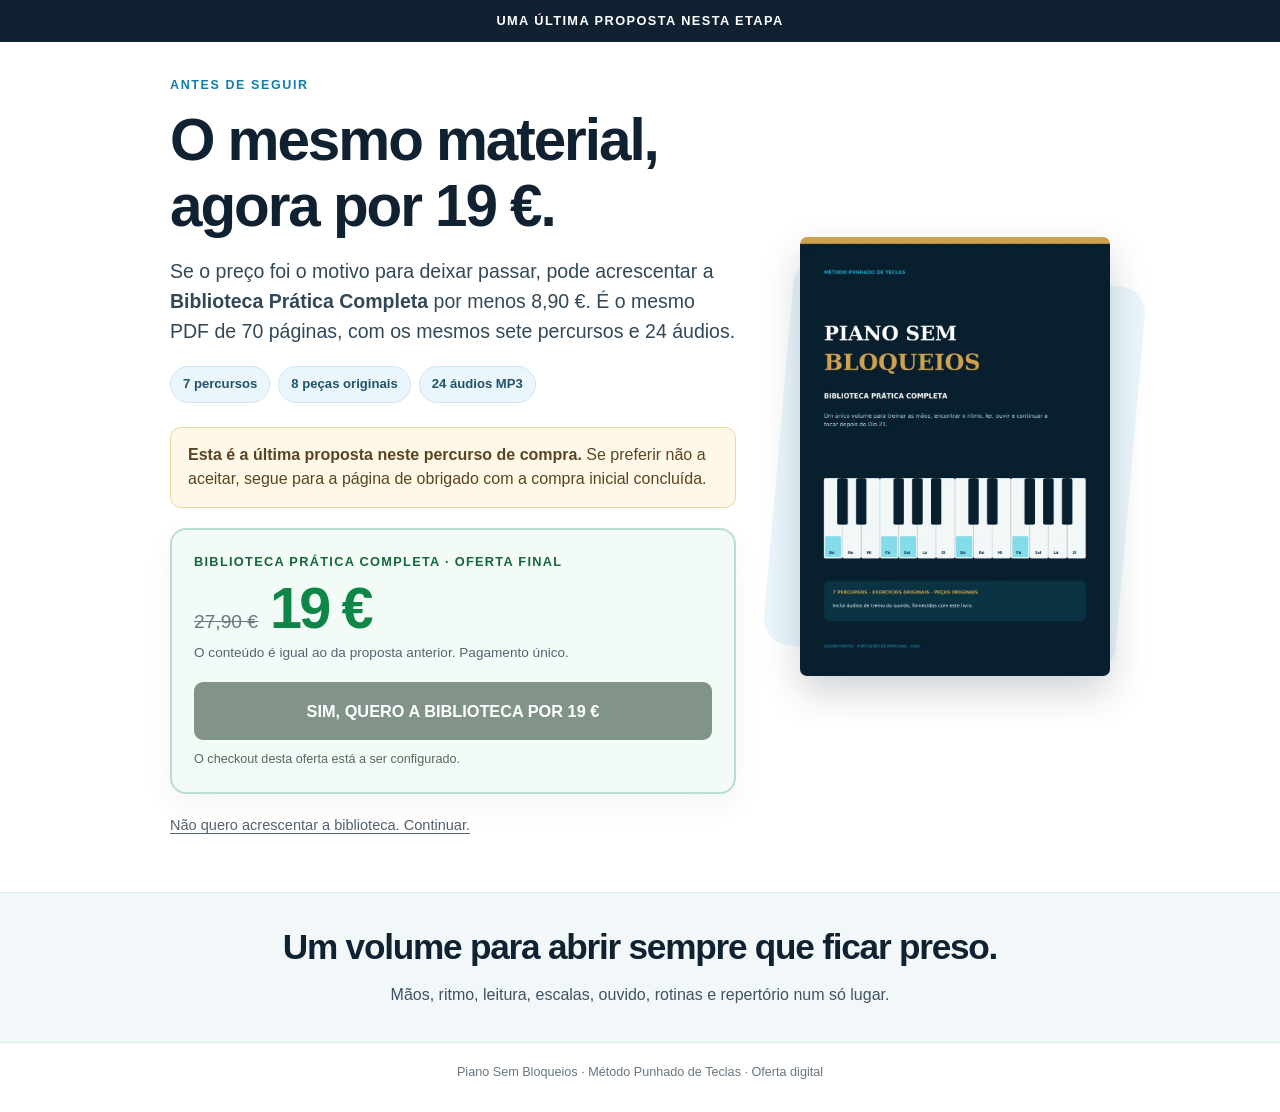
==== downsell/index.html @ 511cf319 "Publica página de downsell" ====
<!doctype html>
<html lang="pt-PT">
<head>
  <meta charset="utf-8">
  <meta name="viewport" content="width=device-width,initial-scale=1,viewport-fit=cover">
  <meta name="robots" content="noindex,nofollow">
  <title>Piano Sem Bloqueios | Última proposta</title>
  <meta name="description" content="Uma última oportunidade de acrescentar a Biblioteca Prática Completa à sua aprendizagem por 19 €.">
  <link rel="preload" as="image" href="../imagens/biblioteca-capa.webp" fetchpriority="high">
  <link rel="stylesheet" href="../oferta.css">
</head>
<body>
  <div class="top">Uma última proposta nesta etapa</div>
  <main class="wrap">
    <div class="hero">
      <div class="hero-copy">
        <p class="eyebrow">Antes de seguir</p>
        <h1>O mesmo material, agora por 19 €.</h1>
        <p class="lead">Se o preço foi o motivo para deixar passar, pode acrescentar a <strong>Biblioteca Prática Completa</strong> por menos 8,90 €. É o mesmo PDF de 70 páginas, com os mesmos sete percursos e 24 áudios.</p>
        <div class="proof-line"><span>7 percursos</span><span>8 peças originais</span><span>24 áudios MP3</span></div>
        <div class="last"><strong>Esta é a última proposta neste percurso de compra.</strong> Se preferir não a aceitar, segue para a página de obrigado com a compra inicial concluída.</div>
        <div class="offer">
          <div class="label">Biblioteca Prática Completa · oferta final</div>
          <div class="prices"><span class="old">27,90 €</span><span class="now">19 €</span></div>
          <p class="note">O conteúdo é igual ao da proposta anterior. Pagamento único.</p>
          <button class="cta" type="button" disabled aria-describedby="checkout-pendente">SIM, QUERO A BIBLIOTECA POR 19 €</button>
          <p class="setup-note" id="checkout-pendente">O checkout desta oferta está a ser configurado.</p>
        </div>
        <a class="decline" href="../obrigado/">Não quero acrescentar a biblioteca. Continuar.</a>
      </div>
      <div class="hero-art"><img src="../imagens/biblioteca-capa.webp" width="834" height="1179" alt="Capa digital do livro Piano Sem Bloqueios — Biblioteca Prática Completa" fetchpriority="high"></div>
    </div>
  </main>
  <div class="after"><div class="wrap"><h2>Um volume para abrir sempre que ficar preso.</h2><p>Mãos, ritmo, leitura, escalas, ouvido, rotinas e repertório num só lugar.</p></div></div>
  <footer><div class="wrap">Piano Sem Bloqueios · Método Punhado de Teclas · Oferta digital</div></footer>
</body>
</html>
---- oferta.css ----
:root{color-scheme:light;--ink:#102231;--muted:#536575;--blue:#117dad;--pale:#eaf6fb;--line:#dce8ee;--green:#119b56;--gold:#f4bd41}
*{box-sizing:border-box}
html{scroll-behavior:smooth}
body{margin:0;background:#fff;color:var(--ink);font:16px/1.55 -apple-system,BlinkMacSystemFont,"Segoe UI",Roboto,Helvetica,Arial,sans-serif;-webkit-font-smoothing:antialiased}
img{max-width:100%;height:auto}
a{color:inherit}
.wrap{width:min(100% - 36px,940px);margin-inline:auto}
.top{background:var(--ink);color:#fff;text-align:center;padding:11px 18px;font-size:.8rem;font-weight:750;letter-spacing:.11em;text-transform:uppercase}
main{padding:34px 0 55px}
.hero{display:grid;grid-template-columns:minmax(0,1fr) minmax(220px,310px);gap:clamp(25px,5vw,64px);align-items:center}
.eyebrow{color:var(--blue);font-size:.78rem;font-weight:800;letter-spacing:.13em;text-transform:uppercase;margin:0 0 12px}
h1,h2,h3,p{margin-top:0}
h1,h2,h3{line-height:1.12;letter-spacing:-.035em}
h1{font-size:clamp(2.05rem,5.8vw,3.65rem);margin-bottom:18px}
h2{font-size:clamp(1.55rem,4.3vw,2.2rem);margin-bottom:16px}
h3{font-size:1.04rem;letter-spacing:0}
.lead{font-size:clamp(1.05rem,2.4vw,1.22rem);color:#324858;max-width:620px}
.hero-art{position:relative;max-width:310px;margin-inline:auto}
.hero-art:before{content:"";position:absolute;inset:8% -7% 4%;background:var(--pale);border-radius:26px;transform:rotate(5deg)}
.hero-art img{position:relative;display:block;width:100%;border-radius:7px;box-shadow:0 16px 38px #10223133}
.note{font-size:.85rem;color:var(--muted)}
.proof-line{display:flex;gap:8px;flex-wrap:wrap;margin:18px 0 24px}
.proof-line span{background:var(--pale);border:1px solid #cce6f1;border-radius:50px;padding:7px 12px;color:#21536b;font-size:.82rem;font-weight:700}
.offer{border:2px solid #b9ded0;background:#f2fbf6;border-radius:16px;padding:22px;box-shadow:0 12px 30px #1022310d}
.offer .label{font-size:.8rem;font-weight:800;letter-spacing:.1em;text-transform:uppercase;color:#16663c}
.prices{display:flex;align-items:baseline;gap:12px;margin:8px 0 4px;flex-wrap:wrap}
.old{font-size:1.2rem;color:#697883;text-decoration:line-through}
.now{font-size:clamp(2.7rem,9vw,3.6rem);font-weight:850;line-height:1;letter-spacing:-.05em;color:#0d8648}
.cta{display:block;width:100%;border:0;border-radius:9px;background:var(--green);color:#fff;text-align:center;text-decoration:none;font:800 1.02rem/1.25 -apple-system,BlinkMacSystemFont,"Segoe UI",Roboto,Arial,sans-serif;padding:19px 16px;margin-top:19px;box-shadow:0 6px 17px #119b5633;cursor:pointer}
.cta:hover{background:#0b8448}.cta:focus-visible,.decline:focus-visible{outline:3px solid var(--blue);outline-offset:3px}
.cta:disabled{background:#82948a;box-shadow:none;cursor:not-allowed}
.setup-note{font-size:.79rem;color:#5c675f;margin:10px 0 0}
.decline{display:inline-block;margin-top:20px;color:#526270;font-size:.91rem;text-underline-offset:3px}
.details{padding:45px 0 10px}
.intro{max-width:650px;margin-inline:auto;text-align:center}
.intro p{color:var(--muted)}
.grid{display:grid;grid-template-columns:repeat(2,minmax(0,1fr));gap:12px;margin-top:28px}
.card{border:1px solid var(--line);border-radius:12px;padding:17px 18px;background:#fff}
.card .num{color:var(--blue);font-size:.73rem;letter-spacing:.1em;font-weight:800;margin-bottom:7px}
.card h3{margin-bottom:6px}
.card p{font-size:.91rem;color:var(--muted);margin-bottom:0}
.after{background:#f2f7fa;border-top:1px solid var(--line);padding:34px 0;text-align:center}
.after p{margin-bottom:0;color:#415361}
.last{background:#fff8e9;border:1px solid #efd69d;border-radius:11px;padding:15px 17px;color:#594521;margin:20px 0}
footer{border-top:1px solid var(--line);padding:20px 0 30px;color:#687781;font-size:.79rem;text-align:center}
@media(max-width:700px){main{padding-top:25px}.hero{grid-template-columns:1fr}.hero-copy{order:1}.hero-art{order:0;width:150px}.hero-art:before{border-radius:14px}.proof-line{margin-bottom:20px}.grid{grid-template-columns:1fr}.offer{padding:19px}.details{padding-top:38px}}
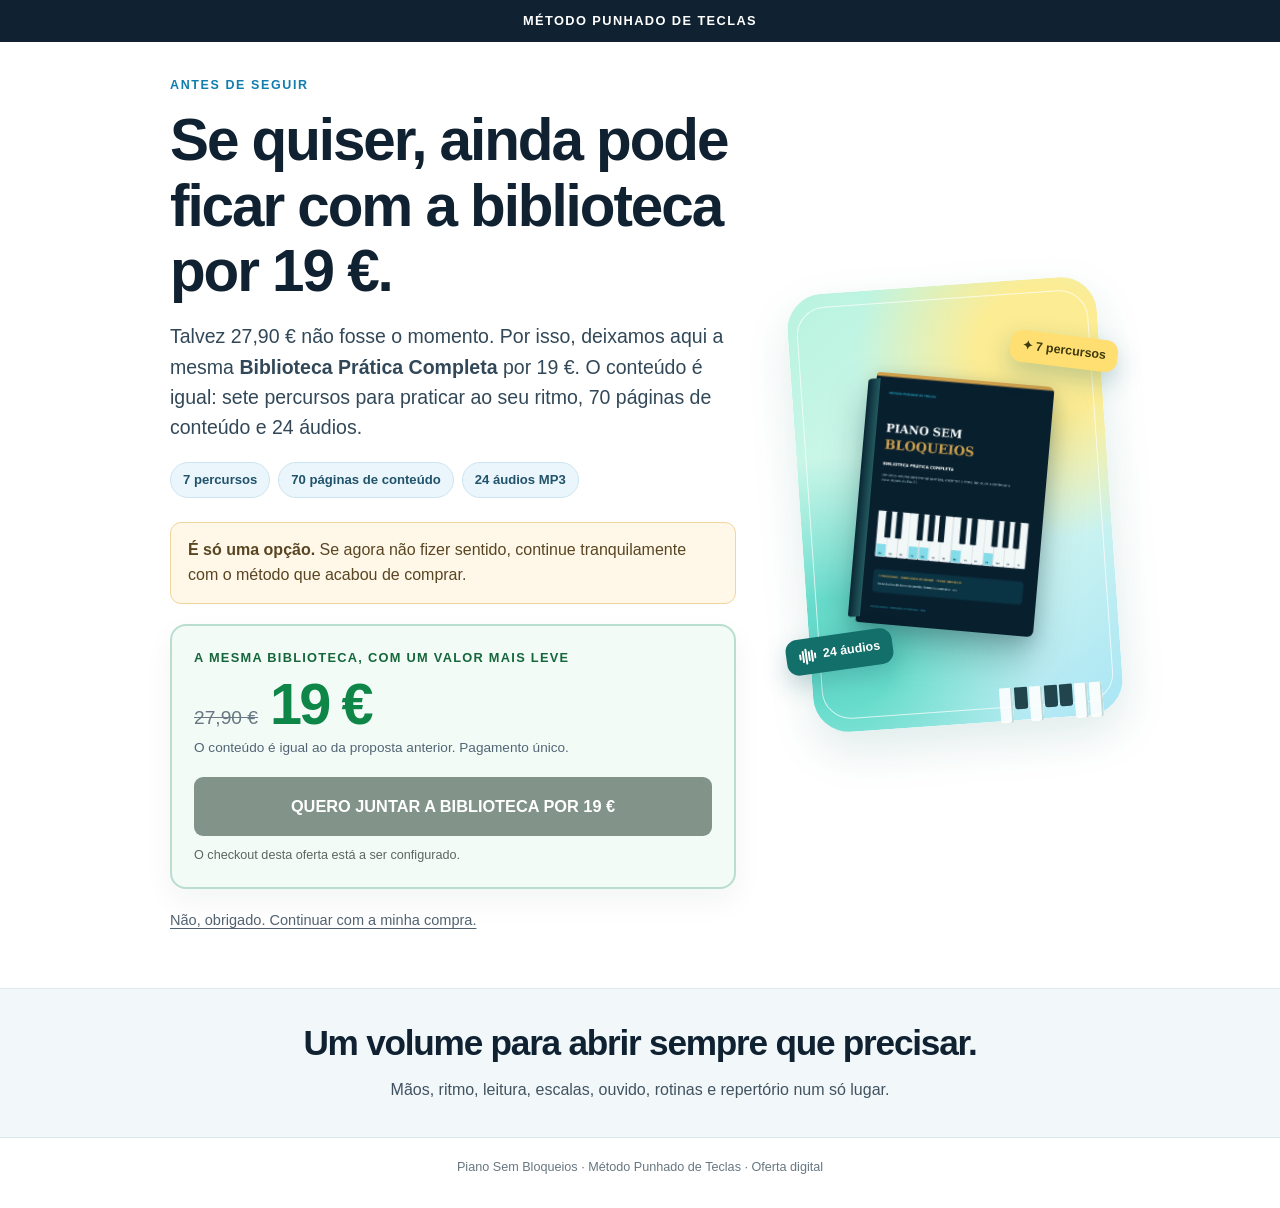
==== commit f18f4171: "Suaviza a copy do downsell" ====
--- a/downsell/index.html
+++ b/downsell/index.html
@@ -5,33 +5,33 @@
   <meta name="viewport" content="width=device-width,initial-scale=1,viewport-fit=cover">
   <meta name="robots" content="noindex,nofollow">
   <title>Piano Sem Bloqueios | Última proposta</title>
-  <meta name="description" content="Uma última oportunidade de acrescentar a Biblioteca Prática Completa à sua aprendizagem por 19 €.">
+  <meta name="description" content="A Biblioteca Prática Completa, com 70 páginas de conteúdo e 24 áudios de treino, por 19 €.">
   <link rel="preload" as="image" href="../imagens/biblioteca-capa.webp" fetchpriority="high">
   <link rel="stylesheet" href="../oferta.css">
 </head>
 <body>
-  <div class="top">Uma última proposta nesta etapa</div>
+  <div class="top">Método Punhado de Teclas</div>
   <main class="wrap">
     <div class="hero">
       <div class="hero-copy">
         <p class="eyebrow">Antes de seguir</p>
-        <h1>O mesmo material, agora por 19 €.</h1>
-        <p class="lead">Se o preço foi o motivo para deixar passar, pode acrescentar a <strong>Biblioteca Prática Completa</strong> por menos 8,90 €. É o mesmo PDF de 70 páginas, com os mesmos sete percursos e 24 áudios.</p>
-        <div class="proof-line"><span>7 percursos</span><span>8 peças originais</span><span>24 áudios MP3</span></div>
-        <div class="last"><strong>Esta é a última proposta neste percurso de compra.</strong> Se preferir não a aceitar, segue para a página de obrigado com a compra inicial concluída.</div>
+        <h1>Se quiser, ainda pode ficar com a biblioteca por 19 €.</h1>
+        <p class="lead">Talvez 27,90 € não fosse o momento. Por isso, deixamos aqui a mesma <strong>Biblioteca Prática Completa</strong> por 19 €. O conteúdo é igual: sete percursos para praticar ao seu ritmo, 70 páginas de conteúdo e 24 áudios.</p>
+        <div class="proof-line"><span>7 percursos</span><span>70 páginas de conteúdo</span><span>24 áudios MP3</span></div>
+        <div class="last"><strong>É só uma opção.</strong> Se agora não fizer sentido, continue tranquilamente com o método que acabou de comprar.</div>
         <div class="offer">
-          <div class="label">Biblioteca Prática Completa · oferta final</div>
+          <div class="label">A mesma biblioteca, com um valor mais leve</div>
           <div class="prices"><span class="old">27,90 €</span><span class="now">19 €</span></div>
           <p class="note">O conteúdo é igual ao da proposta anterior. Pagamento único.</p>
-          <button class="cta" type="button" disabled aria-describedby="checkout-pendente">SIM, QUERO A BIBLIOTECA POR 19 €</button>
+          <button class="cta" type="button" disabled aria-describedby="checkout-pendente">QUERO JUNTAR A BIBLIOTECA POR 19 €</button>
           <p class="setup-note" id="checkout-pendente">O checkout desta oferta está a ser configurado.</p>
         </div>
-        <a class="decline" href="../obrigado/">Não quero acrescentar a biblioteca. Continuar.</a>
+        <a class="decline" href="../obrigado/">Não, obrigado. Continuar com a minha compra.</a>
       </div>
-      <div class="hero-art"><img src="../imagens/biblioteca-capa.webp" width="834" height="1179" alt="Capa digital do livro Piano Sem Bloqueios — Biblioteca Prática Completa" fetchpriority="high"></div>
+      <div class="hero-art" aria-label="Biblioteca Piano Sem Bloqueios, com sete percursos e áudios de treino"><div class="book"><img src="../imagens/biblioteca-capa.webp" width="834" height="1179" alt="Capa digital do livro Piano Sem Bloqueios — Biblioteca Prática Completa" fetchpriority="high"></div><span class="float top-right lesson" aria-hidden="true">✦ 7 percursos</span><span class="float bottom-left audio" aria-hidden="true"><svg width="18" height="18" viewBox="0 0 18 18" fill="none"><path d="M2 7v4m3-7v10m3-12v14m3-11v8m3-9v10m3-7v4" stroke="currentColor" stroke-width="2" stroke-linecap="round"/></svg>24 áudios</span><span class="keys" aria-hidden="true"><i></i><i></i><i></i><i></i><i></i><i></i><i></i></span></div>
     </div>
   </main>
-  <div class="after"><div class="wrap"><h2>Um volume para abrir sempre que ficar preso.</h2><p>Mãos, ritmo, leitura, escalas, ouvido, rotinas e repertório num só lugar.</p></div></div>
+  <div class="after"><div class="wrap"><h2>Um volume para abrir sempre que precisar.</h2><p>Mãos, ritmo, leitura, escalas, ouvido, rotinas e repertório num só lugar.</p></div></div>
   <footer><div class="wrap">Piano Sem Bloqueios · Método Punhado de Teclas · Oferta digital</div></footer>
 </body>
 </html>
--- a/oferta.css
+++ b/oferta.css
@@ -15,10 +15,18 @@
 h2{font-size:clamp(1.55rem,4.3vw,2.2rem);margin-bottom:16px}
 h3{font-size:1.04rem;letter-spacing:0}
 .lead{font-size:clamp(1.05rem,2.4vw,1.22rem);color:#324858;max-width:620px}
-.hero-art{position:relative;max-width:310px;margin-inline:auto}
-.hero-art:before{content:"";position:absolute;inset:8% -7% 4%;background:var(--pale);border-radius:26px;transform:rotate(5deg)}
-.hero-art img{position:relative;display:block;width:100%;border-radius:7px;box-shadow:0 16px 38px #10223133}
+.hero-art{position:relative;width:100%;max-width:350px;min-height:475px;margin-inline:auto;padding:34px 28px;display:grid;place-items:center;isolation:isolate}
+.hero-art:before{content:"";position:absolute;inset:18px 0;background:radial-gradient(circle at 82% 17%,#fcec93 0 15%,transparent 42%),radial-gradient(circle at 10% 82%,#67dccc 0 12%,transparent 43%),linear-gradient(145deg,#b8f3df,#d9f9ef 54%,#a9e5f5);border-radius:36px;transform:rotate(-4deg);z-index:-2;box-shadow:0 19px 45px #1c7a6b24}
+.hero-art:after{content:"";position:absolute;inset:31px 9px;border:1px solid #ffffffb5;border-radius:29px;transform:rotate(-4deg);z-index:-1}
+.book{position:relative;width:min(70%,225px);transform:rotate(5deg);filter:drop-shadow(0 21px 18px #174b4f55)}
+.book:before{content:"";position:absolute;inset:7px auto 5px -8px;width:12px;background:linear-gradient(90deg,#092633,#235a60);transform:skewY(-10deg);border-radius:3px 0 0 3px}
+.book img{display:block;width:100%;border-radius:3px 6px 6px 3px;box-shadow:0 5px 18px #10223133}
+.float{position:absolute;z-index:2;display:flex;align-items:center;gap:7px;padding:9px 12px;border-radius:12px;background:#fff;color:#154d4c;box-shadow:0 10px 24px #155a6540;font-size:.78rem;font-weight:800;line-height:1.1}
+.float svg{flex:none}.float.top-right{top:68px;right:-8px;transform:rotate(7deg)}.float.bottom-left{bottom:72px;left:-14px;transform:rotate(-8deg)}
+.float.audio{background:#126f6a;color:#fff}.float.lesson{background:#ffdf72;color:#3f390e}
+.keys{position:absolute;right:7px;bottom:22px;display:flex;gap:2px;transform:rotate(-4deg);opacity:.9}.keys i{display:block;width:13px;height:35px;background:#fff;border-radius:1px 1px 3px 3px;box-shadow:inset -2px 0 #bfd8d6}.keys i:nth-child(2),.keys i:nth-child(4),.keys i:nth-child(5){height:22px;background:#13333c;box-shadow:none}
 .note{font-size:.85rem;color:var(--muted)}
+.deadline{margin:10px 0 0;padding:10px 12px;border-radius:9px;background:#fff8df;border:1px solid #e9ce7c;color:#624b16;font-size:.86rem;font-weight:700}
 .proof-line{display:flex;gap:8px;flex-wrap:wrap;margin:18px 0 24px}
 .proof-line span{background:var(--pale);border:1px solid #cce6f1;border-radius:50px;padding:7px 12px;color:#21536b;font-size:.82rem;font-weight:700}
 .offer{border:2px solid #b9ded0;background:#f2fbf6;border-radius:16px;padding:22px;box-shadow:0 12px 30px #1022310d}
@@ -35,12 +43,12 @@
 .intro{max-width:650px;margin-inline:auto;text-align:center}
 .intro p{color:var(--muted)}
 .grid{display:grid;grid-template-columns:repeat(2,minmax(0,1fr));gap:12px;margin-top:28px}
-.card{border:1px solid var(--line);border-radius:12px;padding:17px 18px;background:#fff}
-.card .num{color:var(--blue);font-size:.73rem;letter-spacing:.1em;font-weight:800;margin-bottom:7px}
-.card h3{margin-bottom:6px}
-.card p{font-size:.91rem;color:var(--muted);margin-bottom:0}
+.card{border:1px solid #70d79b;border-radius:14px;padding:18px 19px;background:linear-gradient(145deg,#dffbe9 0%,#b7f3cb 100%);box-shadow:0 8px 20px #16a05a16}
+.card .num{display:inline-block;color:#075e34;background:#ffffffad;border:1px solid #9fe7bb;border-radius:999px;padding:5px 10px;font-size:.69rem;letter-spacing:.11em;font-weight:850;margin-bottom:10px}
+.card h3{margin-bottom:6px;color:#07552f;font-weight:800}
+.card p{font-size:.91rem;color:#265941;margin-bottom:0}
 .after{background:#f2f7fa;border-top:1px solid var(--line);padding:34px 0;text-align:center}
 .after p{margin-bottom:0;color:#415361}
 .last{background:#fff8e9;border:1px solid #efd69d;border-radius:11px;padding:15px 17px;color:#594521;margin:20px 0}
 footer{border-top:1px solid var(--line);padding:20px 0 30px;color:#687781;font-size:.79rem;text-align:center}
-@media(max-width:700px){main{padding-top:25px}.hero{grid-template-columns:1fr}.hero-copy{order:1}.hero-art{order:0;width:150px}.hero-art:before{border-radius:14px}.proof-line{margin-bottom:20px}.grid{grid-template-columns:1fr}.offer{padding:19px}.details{padding-top:38px}}
+@media(max-width:700px){main{padding-top:20px}.hero{grid-template-columns:1fr;gap:22px}.hero-copy{order:1}.hero-art{order:0;width:min(100%,310px);min-height:300px;padding:20px 24px}.hero-art:before{inset:8px 9px;border-radius:27px}.hero-art:after{inset:19px 19px;border-radius:22px}.book{width:128px}.float.top-right{top:35px;right:0}.float.bottom-left{bottom:42px;left:0}.keys{bottom:8px;right:15px}.proof-line{margin-bottom:20px}.grid{grid-template-columns:1fr}.offer{padding:19px}.details{padding-top:38px}}
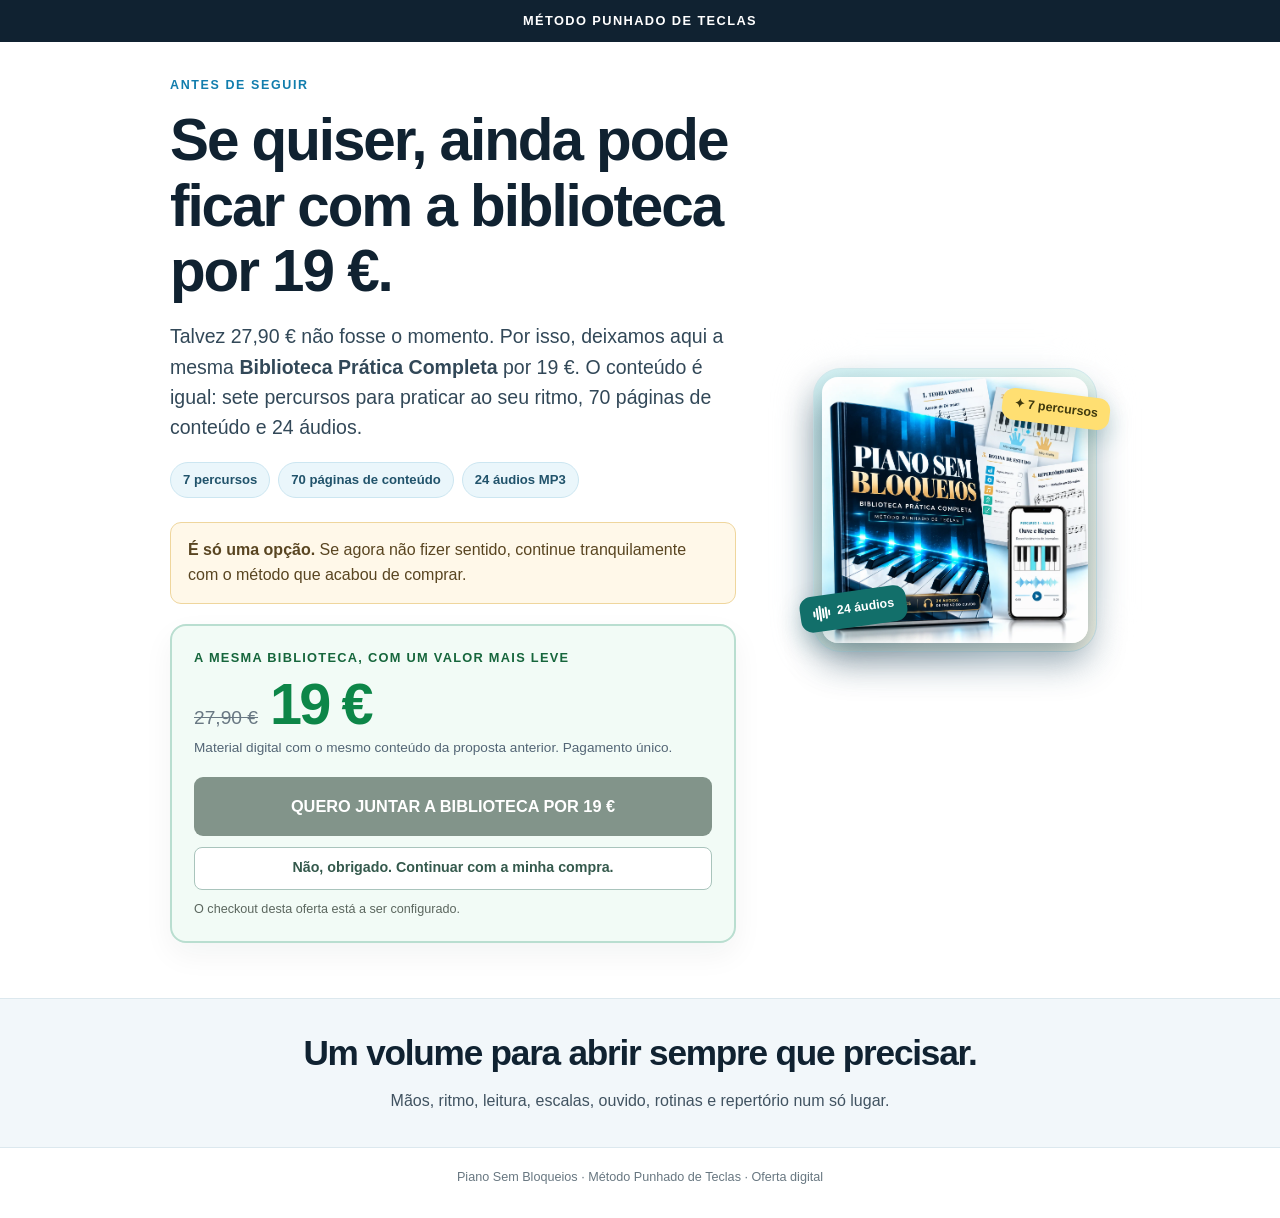
==== commit 32dc0d85: "Atualiza imagem e recusa no downsell" ====
--- a/downsell/index.html
+++ b/downsell/index.html
@@ -6,7 +6,7 @@
   <meta name="robots" content="noindex,nofollow">
   <title>Piano Sem Bloqueios | Última proposta</title>
   <meta name="description" content="A Biblioteca Prática Completa, com 70 páginas de conteúdo e 24 áudios de treino, por 19 €.">
-  <link rel="preload" as="image" href="../imagens/biblioteca-capa.webp" fetchpriority="high">
+  <link rel="preload" as="image" href="../imagens/biblioteca-visual.webp" fetchpriority="high">
   <link rel="stylesheet" href="../oferta.css">
 </head>
 <body>
@@ -22,13 +22,13 @@
         <div class="offer">
           <div class="label">A mesma biblioteca, com um valor mais leve</div>
           <div class="prices"><span class="old">27,90 €</span><span class="now">19 €</span></div>
-          <p class="note">O conteúdo é igual ao da proposta anterior. Pagamento único.</p>
+          <p class="note">Material digital com o mesmo conteúdo da proposta anterior. Pagamento único.</p>
           <button class="cta" type="button" disabled aria-describedby="checkout-pendente">QUERO JUNTAR A BIBLIOTECA POR 19 €</button>
+          <a class="decline" href="../obrigado/">Não, obrigado. Continuar com a minha compra.</a>
           <p class="setup-note" id="checkout-pendente">O checkout desta oferta está a ser configurado.</p>
         </div>
-        <a class="decline" href="../obrigado/">Não, obrigado. Continuar com a minha compra.</a>
       </div>
-      <div class="hero-art" aria-label="Biblioteca Piano Sem Bloqueios, com sete percursos e áudios de treino"><div class="book"><img src="../imagens/biblioteca-capa.webp" width="834" height="1179" alt="Capa digital do livro Piano Sem Bloqueios — Biblioteca Prática Completa" fetchpriority="high"></div><span class="float top-right lesson" aria-hidden="true">✦ 7 percursos</span><span class="float bottom-left audio" aria-hidden="true"><svg width="18" height="18" viewBox="0 0 18 18" fill="none"><path d="M2 7v4m3-7v10m3-12v14m3-11v8m3-9v10m3-7v4" stroke="currentColor" stroke-width="2" stroke-linecap="round"/></svg>24 áudios</span><span class="keys" aria-hidden="true"><i></i><i></i><i></i><i></i><i></i><i></i><i></i></span></div>
+      <div class="hero-art" aria-label="Biblioteca Piano Sem Bloqueios, com sete percursos e áudios de treino"><img class="hero-product" src="../imagens/biblioteca-visual.webp" width="1254" height="1254" alt="Apresentação visual da biblioteca digital Piano Sem Bloqueios, com material de estudo e treino do ouvido" fetchpriority="high"><span class="float top-right lesson" aria-hidden="true">✦ 7 percursos</span><span class="float bottom-left audio" aria-hidden="true"><svg width="18" height="18" viewBox="0 0 18 18" fill="none"><path d="M2 7v4m3-7v10m3-12v14m3-11v8m3-9v10m3-7v4" stroke="currentColor" stroke-width="2" stroke-linecap="round"/></svg>24 áudios</span></div>
     </div>
   </main>
   <div class="after"><div class="wrap"><h2>Um volume para abrir sempre que precisar.</h2><p>Mãos, ritmo, leitura, escalas, ouvido, rotinas e repertório num só lugar.</p></div></div>
--- a/oferta.css
+++ b/oferta.css
@@ -15,16 +15,13 @@
 h2{font-size:clamp(1.55rem,4.3vw,2.2rem);margin-bottom:16px}
 h3{font-size:1.04rem;letter-spacing:0}
 .lead{font-size:clamp(1.05rem,2.4vw,1.22rem);color:#324858;max-width:620px}
-.hero-art{position:relative;width:100%;max-width:350px;min-height:475px;margin-inline:auto;padding:34px 28px;display:grid;place-items:center;isolation:isolate}
-.hero-art:before{content:"";position:absolute;inset:18px 0;background:radial-gradient(circle at 82% 17%,#fcec93 0 15%,transparent 42%),radial-gradient(circle at 10% 82%,#67dccc 0 12%,transparent 43%),linear-gradient(145deg,#b8f3df,#d9f9ef 54%,#a9e5f5);border-radius:36px;transform:rotate(-4deg);z-index:-2;box-shadow:0 19px 45px #1c7a6b24}
-.hero-art:after{content:"";position:absolute;inset:31px 9px;border:1px solid #ffffffb5;border-radius:29px;transform:rotate(-4deg);z-index:-1}
-.book{position:relative;width:min(70%,225px);transform:rotate(5deg);filter:drop-shadow(0 21px 18px #174b4f55)}
-.book:before{content:"";position:absolute;inset:7px auto 5px -8px;width:12px;background:linear-gradient(90deg,#092633,#235a60);transform:skewY(-10deg);border-radius:3px 0 0 3px}
-.book img{display:block;width:100%;border-radius:3px 6px 6px 3px;box-shadow:0 5px 18px #10223133}
+.hero-art{position:relative;width:100%;max-width:390px;aspect-ratio:1;margin-inline:auto;padding:22px;display:grid;place-items:center;isolation:isolate}
+.hero-art:before{content:"";position:absolute;inset:14px;background:url('imagens/biblioteca-visual.webp') center/cover no-repeat;filter:blur(22px);opacity:.48;border-radius:28px;z-index:-2}
+.hero-art:after{content:"";position:absolute;inset:13px;background:linear-gradient(145deg,#a3ebef66,#fff6d27a);border:1px solid #d5edf0;border-radius:28px;z-index:-1}
+.hero-product{display:block;position:relative;width:100%;height:auto;border-radius:16px;box-shadow:0 18px 36px #123d5770}
 .float{position:absolute;z-index:2;display:flex;align-items:center;gap:7px;padding:9px 12px;border-radius:12px;background:#fff;color:#154d4c;box-shadow:0 10px 24px #155a6540;font-size:.78rem;font-weight:800;line-height:1.1}
-.float svg{flex:none}.float.top-right{top:68px;right:-8px;transform:rotate(7deg)}.float.bottom-left{bottom:72px;left:-14px;transform:rotate(-8deg)}
+.float svg{flex:none}.float.top-right{top:38px;right:0;transform:rotate(7deg)}.float.bottom-left{bottom:38px;left:0;transform:rotate(-8deg)}
 .float.audio{background:#126f6a;color:#fff}.float.lesson{background:#ffdf72;color:#3f390e}
-.keys{position:absolute;right:7px;bottom:22px;display:flex;gap:2px;transform:rotate(-4deg);opacity:.9}.keys i{display:block;width:13px;height:35px;background:#fff;border-radius:1px 1px 3px 3px;box-shadow:inset -2px 0 #bfd8d6}.keys i:nth-child(2),.keys i:nth-child(4),.keys i:nth-child(5){height:22px;background:#13333c;box-shadow:none}
 .note{font-size:.85rem;color:var(--muted)}
 .deadline{margin:10px 0 0;padding:10px 12px;border-radius:9px;background:#fff8df;border:1px solid #e9ce7c;color:#624b16;font-size:.86rem;font-weight:700}
 .proof-line{display:flex;gap:8px;flex-wrap:wrap;margin:18px 0 24px}
@@ -38,7 +35,8 @@
 .cta:hover{background:#0b8448}.cta:focus-visible,.decline:focus-visible{outline:3px solid var(--blue);outline-offset:3px}
 .cta:disabled{background:#82948a;box-shadow:none;cursor:not-allowed}
 .setup-note{font-size:.79rem;color:#5c675f;margin:10px 0 0}
-.decline{display:inline-block;margin-top:20px;color:#526270;font-size:.91rem;text-underline-offset:3px}
+.decline{display:flex;align-items:center;justify-content:center;width:100%;min-height:43px;margin-top:11px;padding:10px 14px;border:1px solid #a9c4bc;border-radius:8px;background:#fff;color:#34594c;text-align:center;text-decoration:none;font-size:.89rem;font-weight:700;line-height:1.25}
+.decline:hover{background:#e6f7ed}
 .details{padding:45px 0 10px}
 .intro{max-width:650px;margin-inline:auto;text-align:center}
 .intro p{color:var(--muted)}
@@ -51,4 +49,4 @@
 .after p{margin-bottom:0;color:#415361}
 .last{background:#fff8e9;border:1px solid #efd69d;border-radius:11px;padding:15px 17px;color:#594521;margin:20px 0}
 footer{border-top:1px solid var(--line);padding:20px 0 30px;color:#687781;font-size:.79rem;text-align:center}
-@media(max-width:700px){main{padding-top:20px}.hero{grid-template-columns:1fr;gap:22px}.hero-copy{order:1}.hero-art{order:0;width:min(100%,310px);min-height:300px;padding:20px 24px}.hero-art:before{inset:8px 9px;border-radius:27px}.hero-art:after{inset:19px 19px;border-radius:22px}.book{width:128px}.float.top-right{top:35px;right:0}.float.bottom-left{bottom:42px;left:0}.keys{bottom:8px;right:15px}.proof-line{margin-bottom:20px}.grid{grid-template-columns:1fr}.offer{padding:19px}.details{padding-top:38px}}
+@media(max-width:700px){main{padding-top:20px}.hero{grid-template-columns:1fr;gap:22px}.hero-copy{order:1}.hero-art{order:0;width:min(100%,340px);padding:18px}.hero-art:before,.hero-art:after{inset:8px}.float.top-right{top:24px;right:-5px}.float.bottom-left{bottom:25px;left:-5px}.proof-line{margin-bottom:20px}.grid{grid-template-columns:1fr}.offer{padding:19px}.details{padding-top:38px}}
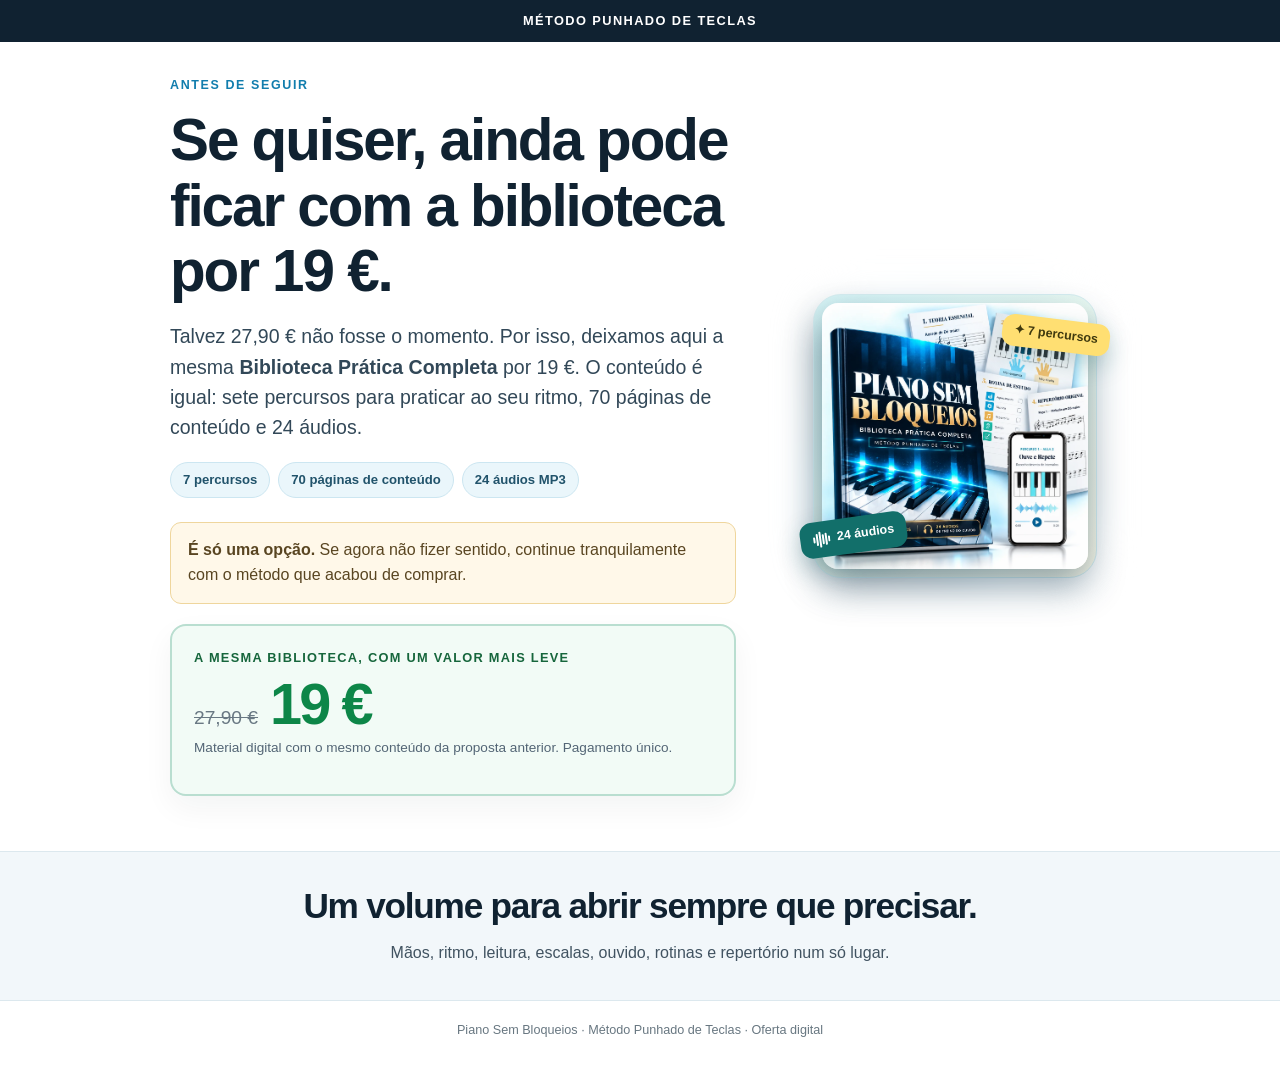
==== commit a1846810: "Instala widget Hotmart no downsell" ====
--- a/downsell/index.html
+++ b/downsell/index.html
@@ -23,9 +23,7 @@
           <div class="label">A mesma biblioteca, com um valor mais leve</div>
           <div class="prices"><span class="old">27,90 €</span><span class="now">19 €</span></div>
           <p class="note">Material digital com o mesmo conteúdo da proposta anterior. Pagamento único.</p>
-          <button class="cta" type="button" disabled aria-describedby="checkout-pendente">QUERO JUNTAR A BIBLIOTECA POR 19 €</button>
-          <a class="decline" href="../obrigado/">Não, obrigado. Continuar com a minha compra.</a>
-          <p class="setup-note" id="checkout-pendente">O checkout desta oferta está a ser configurado.</p>
+          <div id="hotmart-sales-funnel"></div>
         </div>
       </div>
       <div class="hero-art" aria-label="Biblioteca Piano Sem Bloqueios, com sete percursos e áudios de treino"><img class="hero-product" src="../imagens/biblioteca-visual.webp" width="1254" height="1254" alt="Apresentação visual da biblioteca digital Piano Sem Bloqueios, com material de estudo e treino do ouvido" fetchpriority="high"><span class="float top-right lesson" aria-hidden="true">✦ 7 percursos</span><span class="float bottom-left audio" aria-hidden="true"><svg width="18" height="18" viewBox="0 0 18 18" fill="none"><path d="M2 7v4m3-7v10m3-12v14m3-11v8m3-9v10m3-7v4" stroke="currentColor" stroke-width="2" stroke-linecap="round"/></svg>24 áudios</span></div>
@@ -33,5 +31,7 @@
   </main>
   <div class="after"><div class="wrap"><h2>Um volume para abrir sempre que precisar.</h2><p>Mãos, ritmo, leitura, escalas, ouvido, rotinas e repertório num só lugar.</p></div></div>
   <footer><div class="wrap">Piano Sem Bloqueios · Método Punhado de Teclas · Oferta digital</div></footer>
+  <script src="https://checkout.hotmart.com/lib/hotmart-checkout-elements.js"></script>
+  <script>checkoutElements.init('salesFunnel').mount('#hotmart-sales-funnel')</script>
 </body>
 </html>
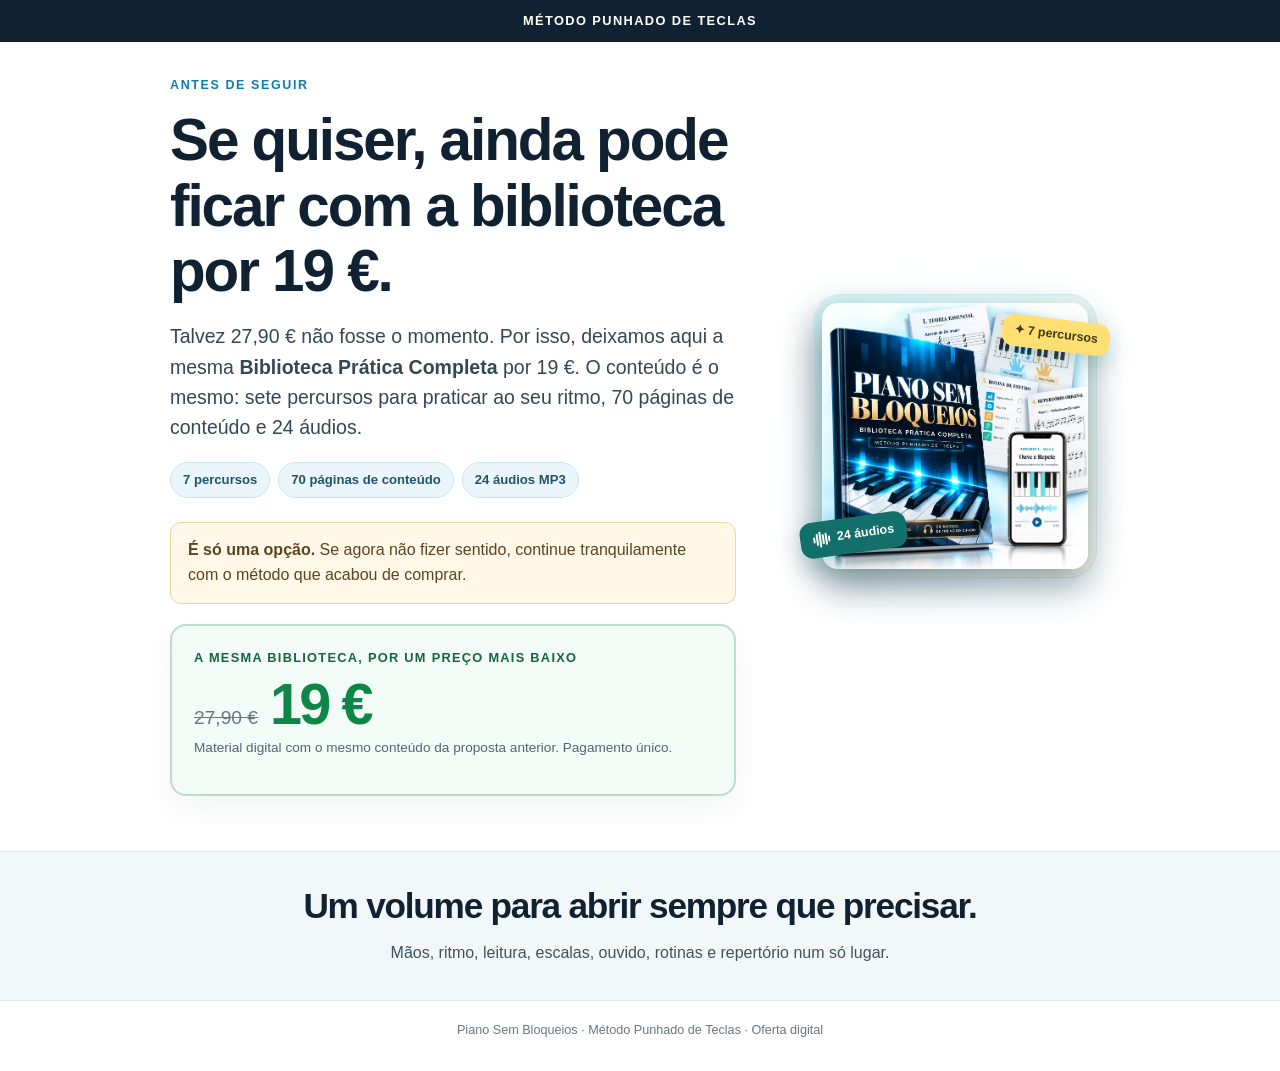
==== commit 4cb75a89: "Revê português europeu no downsell" ====
--- a/downsell/index.html
+++ b/downsell/index.html
@@ -16,11 +16,11 @@
       <div class="hero-copy">
         <p class="eyebrow">Antes de seguir</p>
         <h1>Se quiser, ainda pode ficar com a biblioteca por 19 €.</h1>
-        <p class="lead">Talvez 27,90 € não fosse o momento. Por isso, deixamos aqui a mesma <strong>Biblioteca Prática Completa</strong> por 19 €. O conteúdo é igual: sete percursos para praticar ao seu ritmo, 70 páginas de conteúdo e 24 áudios.</p>
+        <p class="lead">Talvez 27,90 € não fosse o momento. Por isso, deixamos aqui a mesma <strong>Biblioteca Prática Completa</strong> por 19 €. O conteúdo é o mesmo: sete percursos para praticar ao seu ritmo, 70 páginas de conteúdo e 24 áudios.</p>
         <div class="proof-line"><span>7 percursos</span><span>70 páginas de conteúdo</span><span>24 áudios MP3</span></div>
         <div class="last"><strong>É só uma opção.</strong> Se agora não fizer sentido, continue tranquilamente com o método que acabou de comprar.</div>
         <div class="offer">
-          <div class="label">A mesma biblioteca, com um valor mais leve</div>
+          <div class="label">A mesma biblioteca, por um preço mais baixo</div>
           <div class="prices"><span class="old">27,90 €</span><span class="now">19 €</span></div>
           <p class="note">Material digital com o mesmo conteúdo da proposta anterior. Pagamento único.</p>
           <div id="hotmart-sales-funnel"></div>
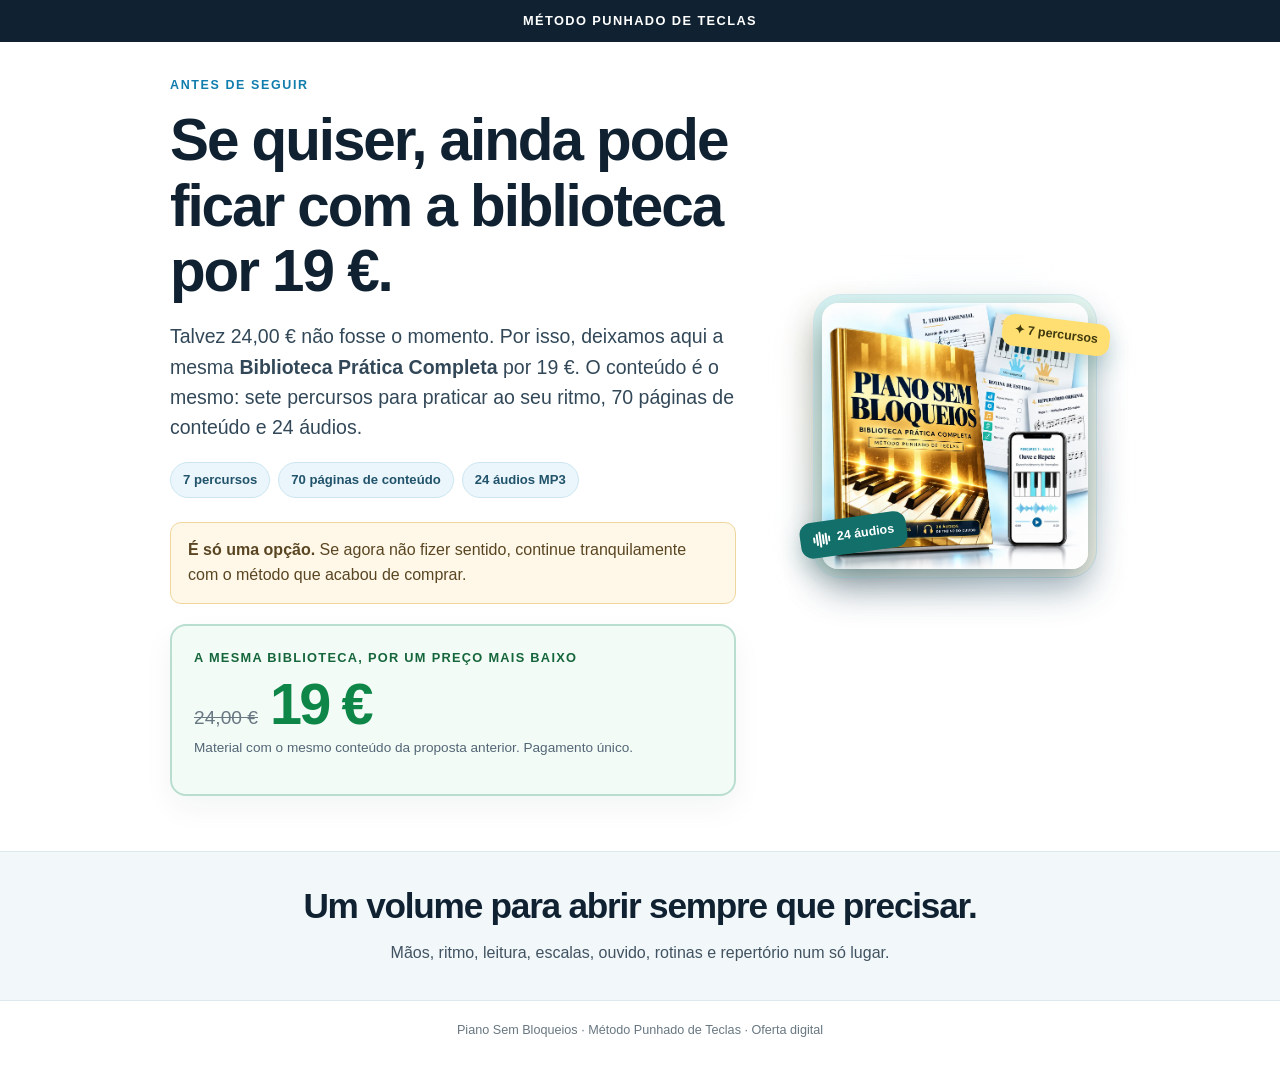
==== commit a9bfca88: "Atualiza capa e descrição do downsell" ====
--- a/downsell/index.html
+++ b/downsell/index.html
@@ -6,27 +6,27 @@
   <meta name="robots" content="noindex,nofollow">
   <title>Piano Sem Bloqueios | Última proposta</title>
   <meta name="description" content="A Biblioteca Prática Completa, com 70 páginas de conteúdo e 24 áudios de treino, por 19 €.">
-  <link rel="preload" as="image" href="../imagens/biblioteca-visual.webp" fetchpriority="high">
+  <link rel="preload" as="image" href="../imagens/biblioteca-dourada.jpg" fetchpriority="high">
   <link rel="stylesheet" href="../oferta.css">
 </head>
-<body>
+<body class="downsell-gold-art">
   <div class="top">Método Punhado de Teclas</div>
   <main class="wrap">
     <div class="hero">
       <div class="hero-copy">
         <p class="eyebrow">Antes de seguir</p>
         <h1>Se quiser, ainda pode ficar com a biblioteca por 19 €.</h1>
-        <p class="lead">Talvez 27,90 € não fosse o momento. Por isso, deixamos aqui a mesma <strong>Biblioteca Prática Completa</strong> por 19 €. O conteúdo é o mesmo: sete percursos para praticar ao seu ritmo, 70 páginas de conteúdo e 24 áudios.</p>
+        <p class="lead">Talvez 24,00 € não fosse o momento. Por isso, deixamos aqui a mesma <strong>Biblioteca Prática Completa</strong> por 19 €. O conteúdo é o mesmo: sete percursos para praticar ao seu ritmo, 70 páginas de conteúdo e 24 áudios.</p>
         <div class="proof-line"><span>7 percursos</span><span>70 páginas de conteúdo</span><span>24 áudios MP3</span></div>
         <div class="last"><strong>É só uma opção.</strong> Se agora não fizer sentido, continue tranquilamente com o método que acabou de comprar.</div>
         <div class="offer">
           <div class="label">A mesma biblioteca, por um preço mais baixo</div>
-          <div class="prices"><span class="old">27,90 €</span><span class="now">19 €</span></div>
-          <p class="note">Material digital com o mesmo conteúdo da proposta anterior. Pagamento único.</p>
+          <div class="prices"><span class="old">24,00 €</span><span class="now">19 €</span></div>
+          <p class="note">Material com o mesmo conteúdo da proposta anterior. Pagamento único.</p>
           <div id="hotmart-sales-funnel"></div>
         </div>
       </div>
-      <div class="hero-art" aria-label="Biblioteca Piano Sem Bloqueios, com sete percursos e áudios de treino"><img class="hero-product" src="../imagens/biblioteca-visual.webp" width="1254" height="1254" alt="Apresentação visual da biblioteca digital Piano Sem Bloqueios, com material de estudo e treino do ouvido" fetchpriority="high"><span class="float top-right lesson" aria-hidden="true">✦ 7 percursos</span><span class="float bottom-left audio" aria-hidden="true"><svg width="18" height="18" viewBox="0 0 18 18" fill="none"><path d="M2 7v4m3-7v10m3-12v14m3-11v8m3-9v10m3-7v4" stroke="currentColor" stroke-width="2" stroke-linecap="round"/></svg>24 áudios</span></div>
+      <div class="hero-art" aria-label="Biblioteca Piano Sem Bloqueios, com sete percursos e áudios de treino"><img class="hero-product" src="../imagens/biblioteca-dourada.jpg" width="1254" height="1254" alt="Apresentação visual da biblioteca digital Piano Sem Bloqueios, com material de estudo e treino do ouvido" fetchpriority="high"><span class="float top-right lesson" aria-hidden="true">✦ 7 percursos</span><span class="float bottom-left audio" aria-hidden="true"><svg width="18" height="18" viewBox="0 0 18 18" fill="none"><path d="M2 7v4m3-7v10m3-12v14m3-11v8m3-9v10m3-7v4" stroke="currentColor" stroke-width="2" stroke-linecap="round"/></svg>24 áudios</span></div>
     </div>
   </main>
   <div class="after"><div class="wrap"><h2>Um volume para abrir sempre que precisar.</h2><p>Mãos, ritmo, leitura, escalas, ouvido, rotinas e repertório num só lugar.</p></div></div>
--- a/oferta.css
+++ b/oferta.css
@@ -1,52 +1,66 @@
-:root{color-scheme:light;--ink:#102231;--muted:#536575;--blue:#117dad;--pale:#eaf6fb;--line:#dce8ee;--green:#119b56;--gold:#f4bd41}
-*{box-sizing:border-box}
-html{scroll-behavior:smooth}
-body{margin:0;background:#fff;color:var(--ink);font:16px/1.55 -apple-system,BlinkMacSystemFont,"Segoe UI",Roboto,Helvetica,Arial,sans-serif;-webkit-font-smoothing:antialiased}
-img{max-width:100%;height:auto}
-a{color:inherit}
-.wrap{width:min(100% - 36px,940px);margin-inline:auto}
-.top{background:var(--ink);color:#fff;text-align:center;padding:11px 18px;font-size:.8rem;font-weight:750;letter-spacing:.11em;text-transform:uppercase}
-main{padding:34px 0 55px}
-.hero{display:grid;grid-template-columns:minmax(0,1fr) minmax(220px,310px);gap:clamp(25px,5vw,64px);align-items:center}
-.eyebrow{color:var(--blue);font-size:.78rem;font-weight:800;letter-spacing:.13em;text-transform:uppercase;margin:0 0 12px}
-h1,h2,h3,p{margin-top:0}
-h1,h2,h3{line-height:1.12;letter-spacing:-.035em}
-h1{font-size:clamp(2.05rem,5.8vw,3.65rem);margin-bottom:18px}
-h2{font-size:clamp(1.55rem,4.3vw,2.2rem);margin-bottom:16px}
-h3{font-size:1.04rem;letter-spacing:0}
-.lead{font-size:clamp(1.05rem,2.4vw,1.22rem);color:#324858;max-width:620px}
-.hero-art{position:relative;width:100%;max-width:390px;aspect-ratio:1;margin-inline:auto;padding:22px;display:grid;place-items:center;isolation:isolate}
-.hero-art:before{content:"";position:absolute;inset:14px;background:url('imagens/biblioteca-visual.webp') center/cover no-repeat;filter:blur(22px);opacity:.48;border-radius:28px;z-index:-2}
-.hero-art:after{content:"";position:absolute;inset:13px;background:linear-gradient(145deg,#a3ebef66,#fff6d27a);border:1px solid #d5edf0;border-radius:28px;z-index:-1}
-.hero-product{display:block;position:relative;width:100%;height:auto;border-radius:16px;box-shadow:0 18px 36px #123d5770}
-.float{position:absolute;z-index:2;display:flex;align-items:center;gap:7px;padding:9px 12px;border-radius:12px;background:#fff;color:#154d4c;box-shadow:0 10px 24px #155a6540;font-size:.78rem;font-weight:800;line-height:1.1}
-.float svg{flex:none}.float.top-right{top:38px;right:0;transform:rotate(7deg)}.float.bottom-left{bottom:38px;left:0;transform:rotate(-8deg)}
-.float.audio{background:#126f6a;color:#fff}.float.lesson{background:#ffdf72;color:#3f390e}
-.note{font-size:.85rem;color:var(--muted)}
-.deadline{margin:10px 0 0;padding:10px 12px;border-radius:9px;background:#fff8df;border:1px solid #e9ce7c;color:#624b16;font-size:.86rem;font-weight:700}
-.proof-line{display:flex;gap:8px;flex-wrap:wrap;margin:18px 0 24px}
-.proof-line span{background:var(--pale);border:1px solid #cce6f1;border-radius:50px;padding:7px 12px;color:#21536b;font-size:.82rem;font-weight:700}
-.offer{border:2px solid #b9ded0;background:#f2fbf6;border-radius:16px;padding:22px;box-shadow:0 12px 30px #1022310d}
-.offer .label{font-size:.8rem;font-weight:800;letter-spacing:.1em;text-transform:uppercase;color:#16663c}
-.prices{display:flex;align-items:baseline;gap:12px;margin:8px 0 4px;flex-wrap:wrap}
-.old{font-size:1.2rem;color:#697883;text-decoration:line-through}
-.now{font-size:clamp(2.7rem,9vw,3.6rem);font-weight:850;line-height:1;letter-spacing:-.05em;color:#0d8648}
-.cta{display:block;width:100%;border:0;border-radius:9px;background:var(--green);color:#fff;text-align:center;text-decoration:none;font:800 1.02rem/1.25 -apple-system,BlinkMacSystemFont,"Segoe UI",Roboto,Arial,sans-serif;padding:19px 16px;margin-top:19px;box-shadow:0 6px 17px #119b5633;cursor:pointer}
-.cta:hover{background:#0b8448}.cta:focus-visible,.decline:focus-visible{outline:3px solid var(--blue);outline-offset:3px}
-.cta:disabled{background:#82948a;box-shadow:none;cursor:not-allowed}
-.setup-note{font-size:.79rem;color:#5c675f;margin:10px 0 0}
-.decline{display:flex;align-items:center;justify-content:center;width:100%;min-height:43px;margin-top:11px;padding:10px 14px;border:1px solid #a9c4bc;border-radius:8px;background:#fff;color:#34594c;text-align:center;text-decoration:none;font-size:.89rem;font-weight:700;line-height:1.25}
-.decline:hover{background:#e6f7ed}
-.details{padding:45px 0 10px}
-.intro{max-width:650px;margin-inline:auto;text-align:center}
-.intro p{color:var(--muted)}
-.grid{display:grid;grid-template-columns:repeat(2,minmax(0,1fr));gap:12px;margin-top:28px}
-.card{border:1px solid #70d79b;border-radius:14px;padding:18px 19px;background:linear-gradient(145deg,#dffbe9 0%,#b7f3cb 100%);box-shadow:0 8px 20px #16a05a16}
-.card .num{display:inline-block;color:#075e34;background:#ffffffad;border:1px solid #9fe7bb;border-radius:999px;padding:5px 10px;font-size:.69rem;letter-spacing:.11em;font-weight:850;margin-bottom:10px}
-.card h3{margin-bottom:6px;color:#07552f;font-weight:800}
-.card p{font-size:.91rem;color:#265941;margin-bottom:0}
-.after{background:#f2f7fa;border-top:1px solid var(--line);padding:34px 0;text-align:center}
-.after p{margin-bottom:0;color:#415361}
-.last{background:#fff8e9;border:1px solid #efd69d;border-radius:11px;padding:15px 17px;color:#594521;margin:20px 0}
-footer{border-top:1px solid var(--line);padding:20px 0 30px;color:#687781;font-size:.79rem;text-align:center}
-@media(max-width:700px){main{padding-top:20px}.hero{grid-template-columns:1fr;gap:22px}.hero-copy{order:1}.hero-art{order:0;width:min(100%,340px);padding:18px}.hero-art:before,.hero-art:after{inset:8px}.float.top-right{top:24px;right:-5px}.float.bottom-left{bottom:25px;left:-5px}.proof-line{margin-bottom:20px}.grid{grid-template-columns:1fr}.offer{padding:19px}.details{padding-top:38px}}
+:root{color-scheme:light;--ink:#102231;--muted:#536575;--blue:#117dad;--pale:#eaf6fb;--line:#dce8ee;--green:#119b56;--gold:#f4bd41}
+*{box-sizing:border-box}
+html{scroll-behavior:smooth}
+body{margin:0;background:#fff;color:var(--ink);font:16px/1.55 -apple-system,BlinkMacSystemFont,"Segoe UI",Roboto,Helvetica,Arial,sans-serif;-webkit-font-smoothing:antialiased}
+img{max-width:100%;height:auto}
+a{color:inherit}
+.wrap{width:min(100% - 36px,940px);margin-inline:auto}
+.top{background:var(--ink);color:#fff;text-align:center;padding:11px 18px;font-size:.8rem;font-weight:750;letter-spacing:.11em;text-transform:uppercase}
+main{padding:34px 0 55px}
+.hero{display:grid;grid-template-columns:minmax(0,1fr) minmax(220px,310px);gap:clamp(25px,5vw,64px);align-items:center}
+.eyebrow{color:var(--blue);font-size:.78rem;font-weight:800;letter-spacing:.13em;text-transform:uppercase;margin:0 0 12px}
+h1,h2,h3,p{margin-top:0}
+h1,h2,h3{line-height:1.12;letter-spacing:-.035em}
+h1{font-size:clamp(2.05rem,5.8vw,3.65rem);margin-bottom:18px}
+h2{font-size:clamp(1.55rem,4.3vw,2.2rem);margin-bottom:16px}
+h3{font-size:1.04rem;letter-spacing:0}
+.lead{font-size:clamp(1.05rem,2.4vw,1.22rem);color:#324858;max-width:620px}
+.hero-art{position:relative;width:100%;max-width:390px;aspect-ratio:1;margin-inline:auto;padding:22px;display:grid;place-items:center;isolation:isolate}
+.hero-art:before{content:"";position:absolute;inset:14px;background:url('imagens/biblioteca-visual.webp') center/cover no-repeat;filter:blur(22px);opacity:.48;border-radius:28px;z-index:-2}
+.hero-art:after{content:"";position:absolute;inset:13px;background:linear-gradient(145deg,#a3ebef66,#fff6d27a);border:1px solid #d5edf0;border-radius:28px;z-index:-1}
+.hero-product{display:block;position:relative;width:100%;height:auto;border-radius:16px;box-shadow:0 18px 36px #123d5770}
+.float{position:absolute;z-index:2;display:flex;align-items:center;gap:7px;padding:9px 12px;border-radius:12px;background:#fff;color:#154d4c;box-shadow:0 10px 24px #155a6540;font-size:.78rem;font-weight:800;line-height:1.1}
+.float svg{flex:none}.float.top-right{top:38px;right:0;transform:rotate(7deg)}.float.bottom-left{bottom:38px;left:0;transform:rotate(-8deg)}
+.float.audio{background:#126f6a;color:#fff}.float.lesson{background:#ffdf72;color:#3f390e}
+.note{font-size:.85rem;color:var(--muted)}
+.deadline{margin:10px 0 0;padding:10px 12px;border-radius:9px;background:#fff8df;border:1px solid #e9ce7c;color:#624b16;font-size:.86rem;font-weight:700}
+.proof-line{display:flex;gap:8px;flex-wrap:wrap;margin:18px 0 24px}
+.proof-line span{background:var(--pale);border:1px solid #cce6f1;border-radius:50px;padding:7px 12px;color:#21536b;font-size:.82rem;font-weight:700}
+.offer{border:2px solid #b9ded0;background:#f2fbf6;border-radius:16px;padding:22px;box-shadow:0 12px 30px #1022310d}
+.offer .label{font-size:.8rem;font-weight:800;letter-spacing:.1em;text-transform:uppercase;color:#16663c}
+.prices{display:flex;align-items:baseline;gap:12px;margin:8px 0 4px;flex-wrap:wrap}
+.old{font-size:1.2rem;color:#697883;text-decoration:line-through}
+.now{font-size:clamp(2.7rem,9vw,3.6rem);font-weight:850;line-height:1;letter-spacing:-.05em;color:#0d8648}
+.cta{display:block;width:100%;border:0;border-radius:9px;background:var(--green);color:#fff;text-align:center;text-decoration:none;font:800 1.02rem/1.25 -apple-system,BlinkMacSystemFont,"Segoe UI",Roboto,Arial,sans-serif;padding:19px 16px;margin-top:19px;box-shadow:0 6px 17px #119b5633;cursor:pointer}
+.cta:hover{background:#0b8448}.cta:focus-visible,.decline:focus-visible{outline:3px solid var(--blue);outline-offset:3px}
+.cta:disabled{background:#82948a;box-shadow:none;cursor:not-allowed}
+.setup-note{font-size:.79rem;color:#5c675f;margin:10px 0 0}
+.decline{display:flex;align-items:center;justify-content:center;width:100%;min-height:43px;margin-top:11px;padding:10px 14px;border:1px solid #a9c4bc;border-radius:8px;background:#fff;color:#34594c;text-align:center;text-decoration:none;font-size:.89rem;font-weight:700;line-height:1.25}
+.decline:hover{background:#e6f7ed}
+.details{padding:45px 0 10px}
+.intro{max-width:650px;margin-inline:auto;text-align:center}
+.intro p{color:var(--muted)}
+.grid{display:grid;grid-template-columns:repeat(2,minmax(0,1fr));gap:12px;margin-top:28px}
+.card{border:1px solid #70d79b;border-radius:14px;padding:18px 19px;background:linear-gradient(145deg,#dffbe9 0%,#b7f3cb 100%);box-shadow:0 8px 20px #16a05a16}
+.card .num{display:inline-block;color:#075e34;background:#ffffffad;border:1px solid #9fe7bb;border-radius:999px;padding:5px 10px;font-size:.69rem;letter-spacing:.11em;font-weight:850;margin-bottom:10px}
+.card h3{margin-bottom:6px;color:#07552f;font-weight:800}
+.card p{font-size:.91rem;color:#265941;margin-bottom:0}
+.upsell-gold .hero{display:flex;flex-direction:column;gap:24px;align-items:stretch;max-width:700px;margin-inline:auto}
+.upsell-gold .hero-copy{order:0}
+.upsell-gold .hero-art{order:1;width:min(100%,390px)}
+.upsell-gold .hero-purchase{order:2}
+.upsell-gold .proof-line{justify-content:center;margin:0 0 20px}
+.upsell-gold .lead{max-width:none}
+.upsell-gold .card{border-color:#e3bb57;background:linear-gradient(135deg,#fff9df 0%,#ffe7a3 55%,#f4cd70 100%);box-shadow:inset 0 1px 0 #fffdf3,0 8px 24px #c9922526}
+.upsell-gold .card .num{color:#705017;background:#fffaf0cc;border-color:#e5c779}
+.upsell-gold .card h3{color:#4d3510}
+.upsell-gold .card p{color:#66502a}
+.upsell-gold .hero-art:before,.downsell-gold-art .hero-art:before{background-image:url('imagens/biblioteca-dourada.jpg')}
+.upsell-gold .hero-art:after{background:linear-gradient(145deg,#f7d16b66,#fff6d27a);border-color:#efd59b}
+.upsell-gold .hero-product{box-shadow:0 18px 36px #9f731c45}
+.upsell-gold .float.audio{background:#705017;color:#fff8e6}
+.after{background:#f2f7fa;border-top:1px solid var(--line);padding:34px 0;text-align:center}
+.after p{margin-bottom:0;color:#415361}
+.last{background:#fff8e9;border:1px solid #efd69d;border-radius:11px;padding:15px 17px;color:#594521;margin:20px 0}
+footer{border-top:1px solid var(--line);padding:20px 0 30px;color:#687781;font-size:.79rem;text-align:center}
+@media(max-width:700px){main{padding-top:20px}.hero{grid-template-columns:1fr;gap:22px}.hero-copy{order:1}.hero-art{order:0;width:min(100%,340px);padding:18px}.hero-art:before,.hero-art:after{inset:8px}.float.top-right{top:24px;right:-5px}.float.bottom-left{bottom:25px;left:-5px}.proof-line{margin-bottom:20px}.grid{grid-template-columns:1fr}.offer{padding:19px}.details{padding-top:38px}}
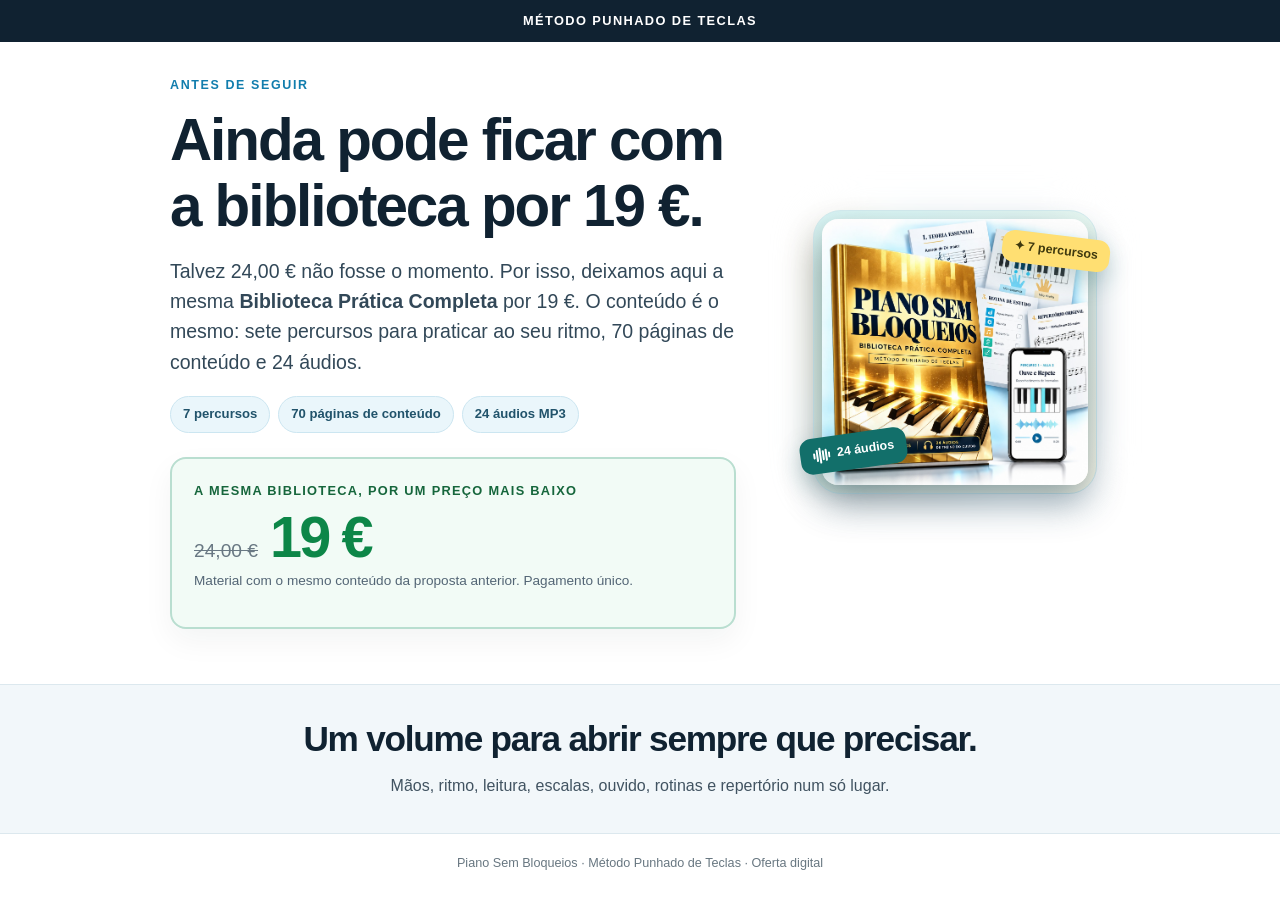
==== commit 68c4b375: "Remove ressalvas da headline e caixa amarela do downsell" ====
--- a/downsell/index.html
+++ b/downsell/index.html
@@ -1,37 +1,49 @@
-<!doctype html>
-<html lang="pt-PT">
-<head>
-  <meta charset="utf-8">
-  <meta name="viewport" content="width=device-width,initial-scale=1,viewport-fit=cover">
-  <meta name="robots" content="noindex,nofollow">
-  <title>Piano Sem Bloqueios | Última proposta</title>
-  <meta name="description" content="A Biblioteca Prática Completa, com 70 páginas de conteúdo e 24 áudios de treino, por 19 €.">
-  <link rel="preload" as="image" href="../imagens/biblioteca-dourada.jpg" fetchpriority="high">
-  <link rel="stylesheet" href="../oferta.css">
-</head>
-<body class="downsell-gold-art">
-  <div class="top">Método Punhado de Teclas</div>
-  <main class="wrap">
-    <div class="hero">
-      <div class="hero-copy">
-        <p class="eyebrow">Antes de seguir</p>
-        <h1>Se quiser, ainda pode ficar com a biblioteca por 19 €.</h1>
-        <p class="lead">Talvez 24,00 € não fosse o momento. Por isso, deixamos aqui a mesma <strong>Biblioteca Prática Completa</strong> por 19 €. O conteúdo é o mesmo: sete percursos para praticar ao seu ritmo, 70 páginas de conteúdo e 24 áudios.</p>
-        <div class="proof-line"><span>7 percursos</span><span>70 páginas de conteúdo</span><span>24 áudios MP3</span></div>
-        <div class="last"><strong>É só uma opção.</strong> Se agora não fizer sentido, continue tranquilamente com o método que acabou de comprar.</div>
-        <div class="offer">
-          <div class="label">A mesma biblioteca, por um preço mais baixo</div>
-          <div class="prices"><span class="old">24,00 €</span><span class="now">19 €</span></div>
-          <p class="note">Material com o mesmo conteúdo da proposta anterior. Pagamento único.</p>
+<!doctype html>
+<html lang="pt-PT">
+<head>
+  <meta charset="utf-8">
+  <meta name="viewport" content="width=device-width,initial-scale=1,viewport-fit=cover">
+  <meta name="robots" content="noindex,nofollow">
+  <title>Piano Sem Bloqueios | Última proposta</title>
+  <meta name="description" content="A Biblioteca Prática Completa, com 70 páginas de conteúdo e 24 áudios de treino, por 19 €.">
+  <link rel="preload" as="image" href="../imagens/biblioteca-dourada.jpg" fetchpriority="high">
+  <link rel="stylesheet" href="../oferta.css">
+</head>
+<body class="downsell-gold-art">
+  <div class="top">Método Punhado de Teclas</div>
+  <main class="wrap">
+    <div class="hero">
+      <div class="hero-copy">
+        <p class="eyebrow">Antes de seguir</p>
+        <h1>Ainda pode ficar com a biblioteca por 19 €.</h1>
+        <p class="lead">Talvez 24,00 € não fosse o momento. Por isso, deixamos aqui a mesma <strong>Biblioteca Prática Completa</strong> por 19 €. O conteúdo é o mesmo: sete percursos para praticar ao seu ritmo, 70 páginas de conteúdo e 24 áudios.</p>
+        <div class="proof-line"><span>7 percursos</span><span>70 páginas de conteúdo</span><span>24 áudios MP3</span></div>
+        <div class="offer">
+          <div class="label">A mesma biblioteca, por um preço mais baixo</div>
+          <div class="prices"><span class="old">24,00 €</span><span class="now">19 €</span></div>
+          <p class="note">Material com o mesmo conteúdo da proposta anterior. Pagamento único.</p>
+          <!-- HOTMART - Sales Funnel Widget -->
           <div id="hotmart-sales-funnel"></div>
-        </div>
-      </div>
-      <div class="hero-art" aria-label="Biblioteca Piano Sem Bloqueios, com sete percursos e áudios de treino"><img class="hero-product" src="../imagens/biblioteca-dourada.jpg" width="1254" height="1254" alt="Apresentação visual da biblioteca digital Piano Sem Bloqueios, com material de estudo e treino do ouvido" fetchpriority="high"><span class="float top-right lesson" aria-hidden="true">✦ 7 percursos</span><span class="float bottom-left audio" aria-hidden="true"><svg width="18" height="18" viewBox="0 0 18 18" fill="none"><path d="M2 7v4m3-7v10m3-12v14m3-11v8m3-9v10m3-7v4" stroke="currentColor" stroke-width="2" stroke-linecap="round"/></svg>24 áudios</span></div>
-    </div>
-  </main>
-  <div class="after"><div class="wrap"><h2>Um volume para abrir sempre que precisar.</h2><p>Mãos, ritmo, leitura, escalas, ouvido, rotinas e repertório num só lugar.</p></div></div>
-  <footer><div class="wrap">Piano Sem Bloqueios · Método Punhado de Teclas · Oferta digital</div></footer>
+          <div class="funnel-local-preview" hidden>
+            <button class="cta" type="button" disabled>Sim, quero! Por 19 €, agora vale a pena.</button>
+            <button class="decline" type="button" disabled>Não, obrigado. Continuar com o método principal</button>
+            <p class="setup-note">Pré-visualização: o texto e os botões reais são definidos no funil da Hotmart.</p>
+          </div>
+        </div>
+      </div>
+      <div class="hero-art" aria-label="Biblioteca Piano Sem Bloqueios, com sete percursos e áudios de treino"><img class="hero-product" src="../imagens/biblioteca-dourada.jpg" width="1254" height="1254" alt="Apresentação visual da biblioteca digital Piano Sem Bloqueios, com material de estudo e treino do ouvido" fetchpriority="high"><span class="float top-right lesson" aria-hidden="true">✦ 7 percursos</span><span class="float bottom-left audio" aria-hidden="true"><svg width="18" height="18" viewBox="0 0 18 18" fill="none"><path d="M2 7v4m3-7v10m3-12v14m3-11v8m3-9v10m3-7v4" stroke="currentColor" stroke-width="2" stroke-linecap="round"/></svg>24 áudios</span></div>
+    </div>
+  </main>
+  <div class="after"><div class="wrap"><h2>Um volume para abrir sempre que precisar.</h2><p>Mãos, ritmo, leitura, escalas, ouvido, rotinas e repertório num só lugar.</p></div></div>
+  <footer><div class="wrap">Piano Sem Bloqueios · Método Punhado de Teclas · Oferta digital</div></footer>
+  <script src="../oferta-preview.js"></script>
+  <!-- HOTMART - Sales Funnel Widget: script load and setup -->
   <script src="https://checkout.hotmart.com/lib/hotmart-checkout-elements.js"></script>
-  <script>checkoutElements.init('salesFunnel').mount('#hotmart-sales-funnel')</script>
-</body>
-</html>
+  <script>
+    if (!document.documentElement.hasAttribute('data-local-preview')) {
+      checkoutElements.init('salesFunnel').mount('#hotmart-sales-funnel')
+    }
+  </script>
+  <!-- HOTMART - Sales Funnel Widget -->
+</body>
+</html>
--- a/oferta.css
+++ b/oferta.css
@@ -1,5 +1,6 @@
 :root{color-scheme:light;--ink:#102231;--muted:#536575;--blue:#117dad;--pale:#eaf6fb;--line:#dce8ee;--green:#119b56;--gold:#f4bd41}
-*{box-sizing:border-box}
+*{box-sizing:border-box}
+[hidden]{display:none!important}
 html{scroll-behavior:smooth}
 body{margin:0;background:#fff;color:var(--ink);font:16px/1.55 -apple-system,BlinkMacSystemFont,"Segoe UI",Roboto,Helvetica,Arial,sans-serif;-webkit-font-smoothing:antialiased}
 img{max-width:100%;height:auto}
@@ -46,7 +47,9 @@
 .card h3{margin-bottom:6px;color:#07552f;font-weight:800}
 .card p{font-size:.91rem;color:#265941;margin-bottom:0}
 .upsell-gold .hero{display:flex;flex-direction:column;gap:24px;align-items:stretch;max-width:700px;margin-inline:auto}
-.upsell-gold .hero-copy{order:0}
+.upsell-gold .hero-copy{order:0}
+.upsell-gold .hero-copy{text-align:center}
+.upsell-gold .hero-copy h2{font-size:clamp(1.7rem,4.8vw,2.6rem)}
 .upsell-gold .hero-art{order:1;width:min(100%,390px)}
 .upsell-gold .hero-purchase{order:2}
 .upsell-gold .proof-line{justify-content:center;margin:0 0 20px}
@@ -58,9 +61,30 @@
 .upsell-gold .hero-art:before,.downsell-gold-art .hero-art:before{background-image:url('imagens/biblioteca-dourada.jpg')}
 .upsell-gold .hero-art:after{background:linear-gradient(145deg,#f7d16b66,#fff6d27a);border-color:#efd59b}
 .upsell-gold .hero-product{box-shadow:0 18px 36px #9f731c45}
-.upsell-gold .float.audio{background:#705017;color:#fff8e6}
+.upsell-gold .float.audio{background:#705017;color:#fff8e6}
+.vsl-intro{max-width:700px;margin:0 auto 44px;text-align:center}
+.vsl-eyebrow{display:inline-block;margin:0 0 13px;padding:7px 14px;border:1px solid #dfbf77;border-radius:999px;background:#fff8e6;color:#79571c;font-size:.76rem;letter-spacing:.1em;text-transform:uppercase;font-weight:800}
+.vsl-intro h1{font-size:clamp(1.75rem,5vw,2.55rem);margin:0 0 12px;line-height:1.16}
+.vsl-lead{max-width:560px;margin:0 auto 22px;color:#536575;font-size:1.04rem}
+.vsl-player{position:relative;width:min(100%,340px);aspect-ratio:9/16;margin-inline:auto;overflow:hidden;border-radius:18px;background:#091a2b;border:1px solid #b89548;box-shadow:0 16px 40px #10223124}
+.vsl-player vturb-smartplayer{display:block;width:100%}
+.vsl-reassurance{max-width:510px;margin:17px auto 0;color:#536575;font-size:.82rem;line-height:1.5}
+.upsell-gold .offer{border-color:#bc9647;background:linear-gradient(135deg,#102739,#091a2b);color:#fffaf0;box-shadow:0 14px 36px #1022311c}
+.upsell-gold .offer .label{color:#efce84}
+.upsell-gold .offer .old{color:#c2cbd0}
+.upsell-gold .offer .now{color:#f2cc77}
+.upsell-gold .offer .note{color:#dbe4e9;margin-bottom:10px}
+.offer-saving{margin:12px 0 7px;font-size:.97rem;font-weight:700;color:#fff1cc}
+.offer-context{font-size:.82rem;line-height:1.5;color:#c3d0d8;margin-bottom:8px}
+.funnel-local-preview .setup-note{font-size:.74rem}
+.funnel-local-preview .decline:disabled{cursor:default}
+.upsell-gold .funnel-local-preview .cta:disabled{background:linear-gradient(135deg,#f6d78f,#dfb45c);color:#142535;box-shadow:0 6px 17px #0002;opacity:1;cursor:default}
+.upsell-gold .funnel-local-preview .decline:disabled{background:transparent;color:#d6e1e8;border-color:#587080}
+.upsell-gold .funnel-local-preview .setup-note{color:#adbdc8}
+html[data-local-preview] #hotmart-sales-funnel{display:none}
 .after{background:#f2f7fa;border-top:1px solid var(--line);padding:34px 0;text-align:center}
 .after p{margin-bottom:0;color:#415361}
 .last{background:#fff8e9;border:1px solid #efd69d;border-radius:11px;padding:15px 17px;color:#594521;margin:20px 0}
 footer{border-top:1px solid var(--line);padding:20px 0 30px;color:#687781;font-size:.79rem;text-align:center}
-@media(max-width:700px){main{padding-top:20px}.hero{grid-template-columns:1fr;gap:22px}.hero-copy{order:1}.hero-art{order:0;width:min(100%,340px);padding:18px}.hero-art:before,.hero-art:after{inset:8px}.float.top-right{top:24px;right:-5px}.float.bottom-left{bottom:25px;left:-5px}.proof-line{margin-bottom:20px}.grid{grid-template-columns:1fr}.offer{padding:19px}.details{padding-top:38px}}
+@media(max-width:700px){main{padding-top:20px}.hero{grid-template-columns:1fr;gap:22px}.hero-copy{order:1}.hero-art{order:0;width:min(100%,340px);padding:18px}.hero-art:before,.hero-art:after{inset:8px}.float.top-right{top:24px;right:-5px}.float.bottom-left{bottom:25px;left:-5px}.proof-line{margin-bottom:20px}.grid{grid-template-columns:1fr}.offer{padding:19px}.details{padding-top:38px}}
+@media(max-width:700px){.vsl-player{width:min(100%,320px)}.vsl-intro{margin-bottom:34px}.vsl-lead{font-size:.97rem}.vsl-reassurance{font-size:.78rem}.upsell-gold .hero-copy .lead{font-size:1rem}.upsell-gold .hero-art{width:min(100%,340px)}}
